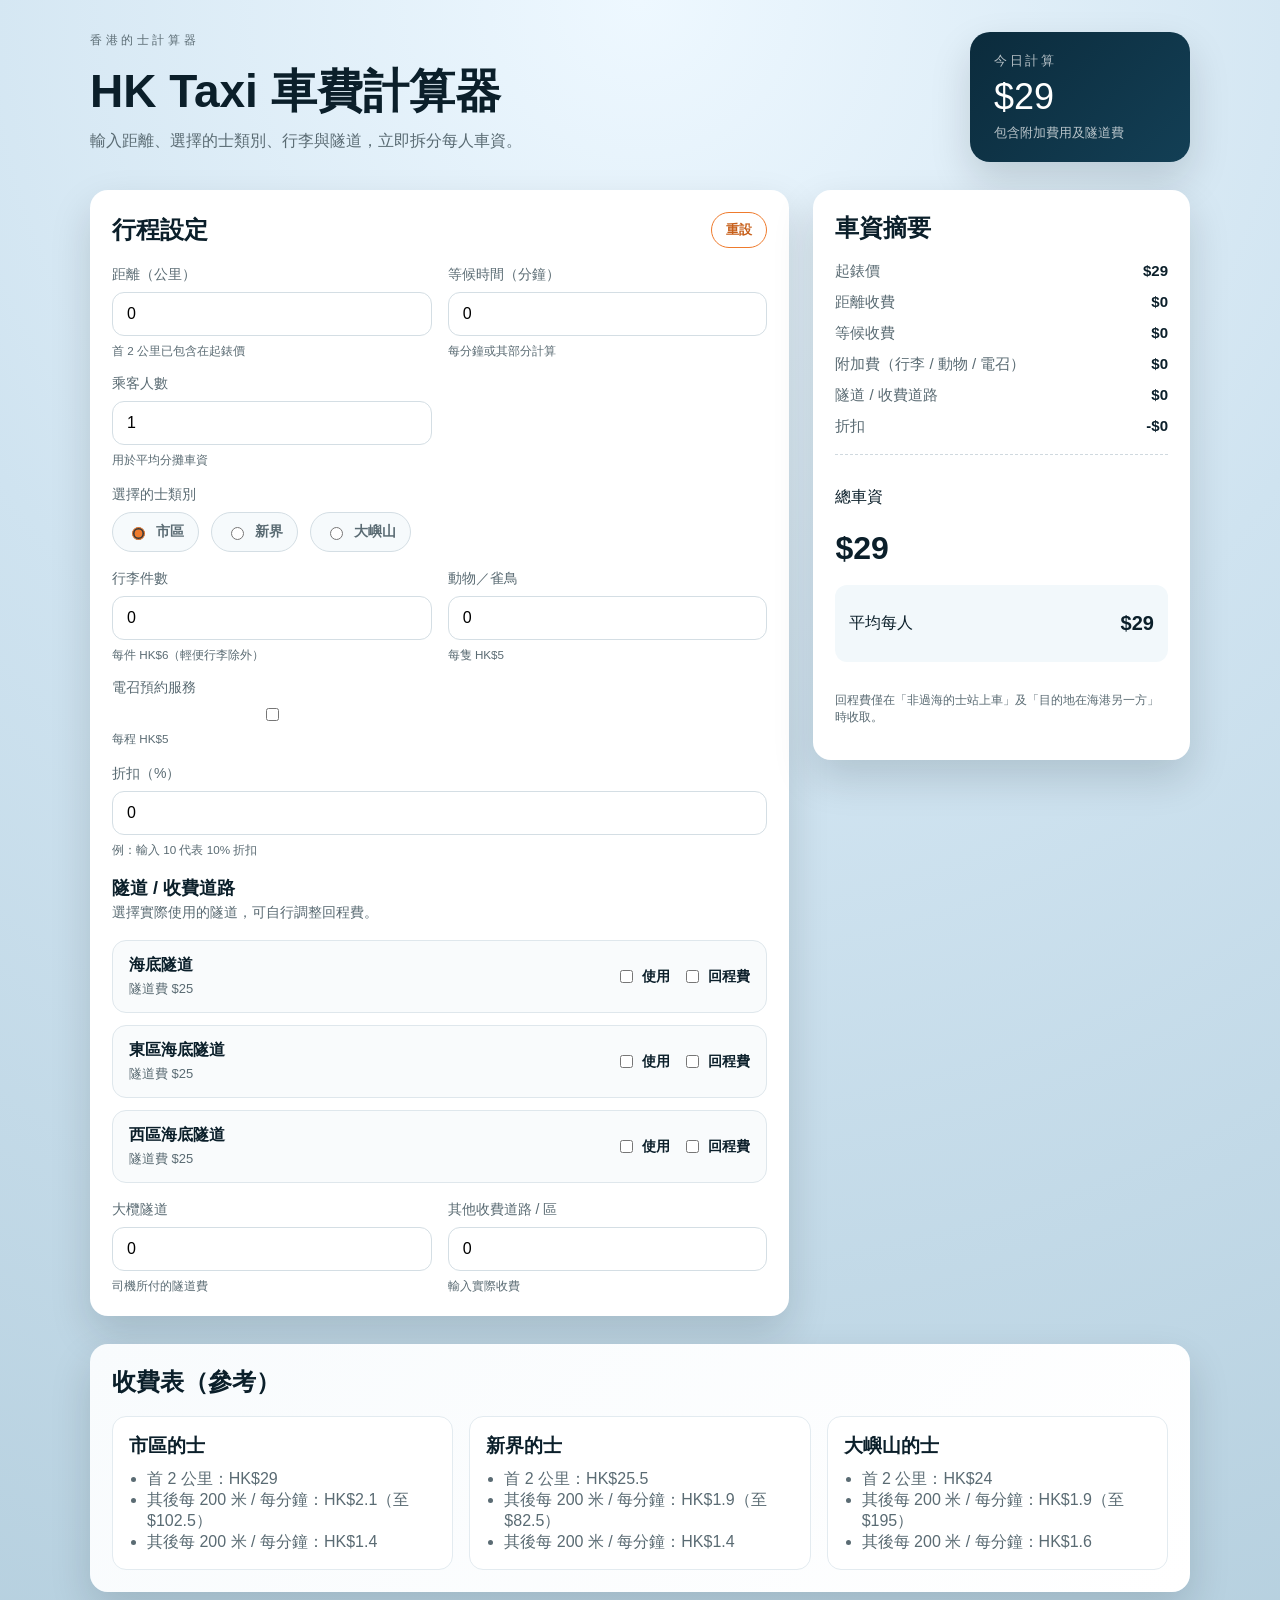
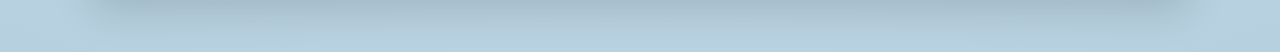
==== index.html @ a6123562 "Initial commit: HK taxi fare calculator" ====
<!doctype html>
<html lang="zh-HK">
  <head>
    <meta charset="utf-8" />
    <meta name="viewport" content="width=device-width, initial-scale=1" />
    <title>HK Taxi 車費計算器</title>
    <meta name="theme-color" content="#0b2b3c" />
    <meta name="apple-mobile-web-app-capable" content="yes" />
    <meta name="apple-mobile-web-app-status-bar-style" content="black-translucent" />
    <link rel="manifest" href="manifest.json" />
    <link rel="stylesheet" href="styles.css" />
  </head>
  <body>
    <main class="app">
      <header class="hero">
        <div class="hero-text">
          <p class="eyebrow">香港的士計算器</p>
          <h1>HK Taxi 車費計算器</h1>
          <p class="subtitle">輸入距離、選擇的士類別、行李與隧道，立即拆分每人車資。</p>
        </div>
        <div class="hero-card">
          <p class="hero-label">今日計算</p>
          <p class="hero-value" id="hero-total">$0</p>
          <p class="hero-note">包含附加費用及隧道費</p>
        </div>
      </header>

      <section class="layout">
        <form class="panel" id="fare-form">
          <div class="panel-header">
            <h2>行程設定</h2>
            <button type="button" id="reset" class="ghost-btn">重設</button>
          </div>

          <div class="field-grid">
            <label class="field">
              <span>距離（公里）</span>
              <input id="distance" type="number" inputmode="decimal" min="0" step="0.1" value="0" />
              <small>首 2 公里已包含在起錶價</small>
            </label>

            <label class="field">
              <span>等候時間（分鐘）</span>
              <input id="waiting" type="number" inputmode="decimal" min="0" step="1" value="0" />
              <small>每分鐘或其部分計算</small>
            </label>

            <label class="field">
              <span>乘客人數</span>
              <input id="passengers" type="number" inputmode="numeric" min="1" step="1" value="1" />
              <small>用於平均分攤車資</small>
            </label>
          </div>

          <div class="field">
            <span>選擇的士類別</span>
            <div class="pill-group" role="radiogroup">
              <label class="pill">
                <input type="radio" name="taxi-type" value="urban" checked />
                <span>市區</span>
              </label>
              <label class="pill">
                <input type="radio" name="taxi-type" value="nt" />
                <span>新界</span>
              </label>
              <label class="pill">
                <input type="radio" name="taxi-type" value="lantau" />
                <span>大嶼山</span>
              </label>
            </div>
          </div>

          <div class="field-grid">
            <label class="field">
              <span>行李件數</span>
              <input id="luggage" type="number" inputmode="numeric" min="0" step="1" value="0" />
              <small>每件 HK$6（輕便行李除外）</small>
            </label>

            <label class="field">
              <span>動物／雀鳥</span>
              <input id="animals" type="number" inputmode="numeric" min="0" step="1" value="0" />
              <small>每隻 HK$5</small>
            </label>

            <label class="field toggle">
              <span>電召預約服務</span>
              <input id="booking" type="checkbox" />
              <small>每程 HK$5</small>
            </label>
          </div>

          <div class="field-grid">
            <label class="field">
              <span>折扣（%）</span>
              <input id="discount" type="number" inputmode="decimal" min="0" step="1" value="0" />
              <small>例：輸入 10 代表 10% 折扣</small>
            </label>
          </div>

          <div class="section-title">
            <h3>隧道 / 收費道路</h3>
            <p>選擇實際使用的隧道，可自行調整回程費。</p>
          </div>

          <div class="tunnel-grid">
            <div class="tunnel-card">
              <div>
                <h4>海底隧道</h4>
                <p>隧道費 $25</p>
              </div>
              <div class="tunnel-actions">
                <label class="switch">
                  <input type="checkbox" class="tunnel-toggle" data-fee="25" />
                  <span>使用</span>
                </label>
                <label class="switch">
                  <input type="checkbox" class="return-toggle" data-return="25" />
                  <span>回程費</span>
                </label>
              </div>
            </div>
            <div class="tunnel-card">
              <div>
                <h4>東區海底隧道</h4>
                <p>隧道費 $25</p>
              </div>
              <div class="tunnel-actions">
                <label class="switch">
                  <input type="checkbox" class="tunnel-toggle" data-fee="25" />
                  <span>使用</span>
                </label>
                <label class="switch">
                  <input type="checkbox" class="return-toggle" data-return="25" />
                  <span>回程費</span>
                </label>
              </div>
            </div>
            <div class="tunnel-card">
              <div>
                <h4>西區海底隧道</h4>
                <p>隧道費 $25</p>
              </div>
              <div class="tunnel-actions">
                <label class="switch">
                  <input type="checkbox" class="tunnel-toggle" data-fee="25" />
                  <span>使用</span>
                </label>
                <label class="switch">
                  <input type="checkbox" class="return-toggle" data-return="25" />
                  <span>回程費</span>
                </label>
              </div>
            </div>
          </div>

          <div class="field-grid">
            <label class="field">
              <span>大欖隧道</span>
              <input id="lantau-tunnel" type="number" inputmode="decimal" min="0" step="1" value="0" />
              <small>司機所付的隧道費</small>
            </label>
            <label class="field">
              <span>其他收費道路 / 區</span>
              <input id="other-toll" type="number" inputmode="decimal" min="0" step="1" value="0" />
              <small>輸入實際收費</small>
            </label>
          </div>
        </form>

        <aside class="panel summary">
          <h2>車資摘要</h2>

          <div class="summary-grid">
            <div class="summary-row">
              <span>起錶價</span>
              <strong id="base-fare">$0</strong>
            </div>
            <div class="summary-row">
              <span>距離收費</span>
              <strong id="distance-fare">$0</strong>
            </div>
            <div class="summary-row">
              <span>等候收費</span>
              <strong id="waiting-fare">$0</strong>
            </div>
            <div class="summary-row">
              <span>附加費（行李 / 動物 / 電召）</span>
              <strong id="extras-fare">$0</strong>
            </div>
            <div class="summary-row">
              <span>隧道 / 收費道路</span>
              <strong id="toll-fare">$0</strong>
            </div>
            <div class="summary-row">
              <span>折扣</span>
              <strong id="discount-fare">$0</strong>
            </div>
          </div>

          <div class="total">
            <p>總車資</p>
            <h3 id="total">$0</h3>
          </div>

          <div class="split">
            <p>平均每人</p>
            <h4 id="per-person">$0</h4>
          </div>

          <div class="note">
            <p>回程費僅在「非過海的士站上車」及「目的地在海港另一方」時收取。</p>
          </div>
        </aside>
      </section>

      <section class="panel rates">
        <h2>收費表（參考）</h2>
        <div class="rate-grid">
          <div class="rate-card">
            <h3>市區的士</h3>
            <ul>
              <li>首 2 公里：HK$29</li>
              <li>其後每 200 米 / 每分鐘：HK$2.1（至 $102.5）</li>
              <li>其後每 200 米 / 每分鐘：HK$1.4</li>
            </ul>
          </div>
          <div class="rate-card">
            <h3>新界的士</h3>
            <ul>
              <li>首 2 公里：HK$25.5</li>
              <li>其後每 200 米 / 每分鐘：HK$1.9（至 $82.5）</li>
              <li>其後每 200 米 / 每分鐘：HK$1.4</li>
            </ul>
          </div>
          <div class="rate-card">
            <h3>大嶼山的士</h3>
            <ul>
              <li>首 2 公里：HK$24</li>
              <li>其後每 200 米 / 每分鐘：HK$1.9（至 $195）</li>
              <li>其後每 200 米 / 每分鐘：HK$1.6</li>
            </ul>
          </div>
        </div>
      </section>
    </main>

    <script src="app.js"></script>
  </body>
</html>
---- styles.css ----
:root {
  color-scheme: light;
  --ink: #0b1f2a;
  --muted: #5a6b73;
  --accent: #ef7b2d;
  --accent-dark: #c75f1a;
  --sea: #0b2b3c;
  --card: #ffffff;
  --soft: #f3f6f8;
  --shadow: 0 18px 40px rgba(7, 17, 24, 0.15);
  --radius: 18px;
  --font-title: "Space Grotesk", "Avenir Next", "PingFang HK", "Noto Sans TC", sans-serif;
  --font-body: "Manrope", "PingFang HK", "Noto Sans TC", sans-serif;
}

* {
  box-sizing: border-box;
}

body {
  margin: 0;
  min-height: 100vh;
  background: radial-gradient(circle at top, #eef8ff 0%, #cfe3f0 45%, #b6d0df 100%);
  color: var(--ink);
  font-family: var(--font-body);
  display: flex;
  justify-content: center;
  padding: 32px 18px 60px;
}

.app {
  width: min(1100px, 100%);
  display: grid;
  gap: 28px;
}

.hero {
  display: flex;
  justify-content: space-between;
  align-items: stretch;
  gap: 24px;
  flex-wrap: wrap;
}

.hero-text {
  max-width: 540px;
}

.eyebrow {
  text-transform: uppercase;
  letter-spacing: 0.3em;
  font-size: 12px;
  margin: 0 0 12px;
  color: var(--muted);
}

h1 {
  margin: 0 0 8px;
  font-family: var(--font-title);
  font-size: clamp(34px, 4vw, 46px);
}

.subtitle {
  margin: 0;
  color: var(--muted);
  font-size: 16px;
}

.hero-card {
  background: linear-gradient(135deg, var(--sea), #133f55);
  color: #fff;
  border-radius: 20px;
  padding: 20px 24px;
  min-width: 220px;
  box-shadow: var(--shadow);
  display: grid;
  align-content: center;
  gap: 6px;
}

.hero-label {
  margin: 0;
  font-size: 13px;
  letter-spacing: 0.2em;
  text-transform: uppercase;
  color: rgba(255, 255, 255, 0.7);
}

.hero-value {
  margin: 0;
  font-size: 36px;
  font-family: var(--font-title);
}

.hero-note {
  margin: 0;
  font-size: 13px;
  color: rgba(255, 255, 255, 0.7);
}

.layout {
  display: grid;
  grid-template-columns: minmax(0, 1.3fr) minmax(0, 0.7fr);
  gap: 24px;
}

.panel {
  background: var(--card);
  border-radius: var(--radius);
  padding: 22px;
  box-shadow: var(--shadow);
  display: grid;
  gap: 18px;
  animation: lift 0.6s ease both;
}

.panel-header {
  display: flex;
  align-items: center;
  justify-content: space-between;
  gap: 12px;
}

h2 {
  margin: 0;
  font-size: 24px;
}

.field-grid {
  display: grid;
  grid-template-columns: repeat(auto-fit, minmax(220px, 1fr));
  gap: 16px;
}

.field {
  display: grid;
  gap: 8px;
  font-size: 14px;
  color: var(--muted);
}

.field input[type="number"],
.field input[type="text"] {
  padding: 12px 14px;
  border-radius: 12px;
  border: 1px solid #d4dee4;
  font-size: 16px;
  font-family: var(--font-body);
}

.field input[type="number"]:focus,
.field input[type="text"]:focus {
  outline: 2px solid rgba(239, 123, 45, 0.3);
  border-color: var(--accent);
}

.field small {
  color: var(--muted);
}

.pill-group {
  display: flex;
  flex-wrap: wrap;
  gap: 12px;
}

.pill {
  display: inline-flex;
  align-items: center;
  gap: 8px;
  padding: 10px 14px;
  border-radius: 999px;
  border: 1px solid #d4dee4;
  cursor: pointer;
  font-weight: 600;
  background: #f6fafc;
}

.pill input {
  accent-color: var(--accent);
}

.toggle {
  align-content: center;
}

.section-title {
  display: grid;
  gap: 4px;
}

.section-title h3 {
  margin: 0;
  font-size: 18px;
}

.section-title p {
  margin: 0;
  color: var(--muted);
  font-size: 14px;
}

.tunnel-grid {
  display: grid;
  gap: 12px;
}

.tunnel-card {
  border-radius: 14px;
  padding: 14px 16px;
  border: 1px solid #dfe7ec;
  display: flex;
  align-items: center;
  justify-content: space-between;
  gap: 16px;
  background: #f9fbfc;
}

.tunnel-card h4 {
  margin: 0 0 4px;
}

.tunnel-card p {
  margin: 0;
  color: var(--muted);
  font-size: 13px;
}

.tunnel-actions {
  display: flex;
  gap: 12px;
  flex-wrap: wrap;
}

.switch {
  display: inline-flex;
  align-items: center;
  gap: 6px;
  font-size: 14px;
  font-weight: 600;
}

.switch input {
  accent-color: var(--accent);
}

.ghost-btn {
  border: 1px solid var(--accent);
  background: transparent;
  color: var(--accent-dark);
  padding: 8px 14px;
  border-radius: 999px;
  cursor: pointer;
  font-weight: 600;
}

.summary {
  position: sticky;
  top: 24px;
  align-self: start;
}

.summary-grid {
  display: grid;
  gap: 12px;
}

.summary-row {
  display: flex;
  justify-content: space-between;
  font-size: 15px;
  color: var(--muted);
}

.summary-row strong {
  color: var(--ink);
}

.total {
  border-top: 1px dashed #d0d9df;
  padding-top: 16px;
  display: grid;
  gap: 6px;
}

.total h3 {
  margin: 0;
  font-size: 32px;
  font-family: var(--font-title);
}

.split {
  background: #f2f8fb;
  padding: 12px 14px;
  border-radius: 12px;
  display: flex;
  justify-content: space-between;
  align-items: center;
}

.split h4 {
  margin: 0;
  font-size: 20px;
}

.note {
  font-size: 12px;
  color: var(--muted);
}

.rates {
  background: linear-gradient(135deg, #f8fbfd, #ffffff);
}

.rate-grid {
  display: grid;
  grid-template-columns: repeat(auto-fit, minmax(240px, 1fr));
  gap: 16px;
}

.rate-card {
  border-radius: 14px;
  padding: 16px;
  border: 1px solid #e3ebf0;
  background: #fff;
}

.rate-card h3 {
  margin: 0 0 10px;
}

.rate-card ul {
  margin: 0;
  padding-left: 18px;
  color: var(--muted);
}

@keyframes lift {
  from {
    transform: translateY(12px);
    opacity: 0;
  }
  to {
    transform: translateY(0);
    opacity: 1;
  }
}

@media (max-width: 900px) {
  .layout {
    grid-template-columns: 1fr;
  }

  .summary {
    position: static;
  }
}
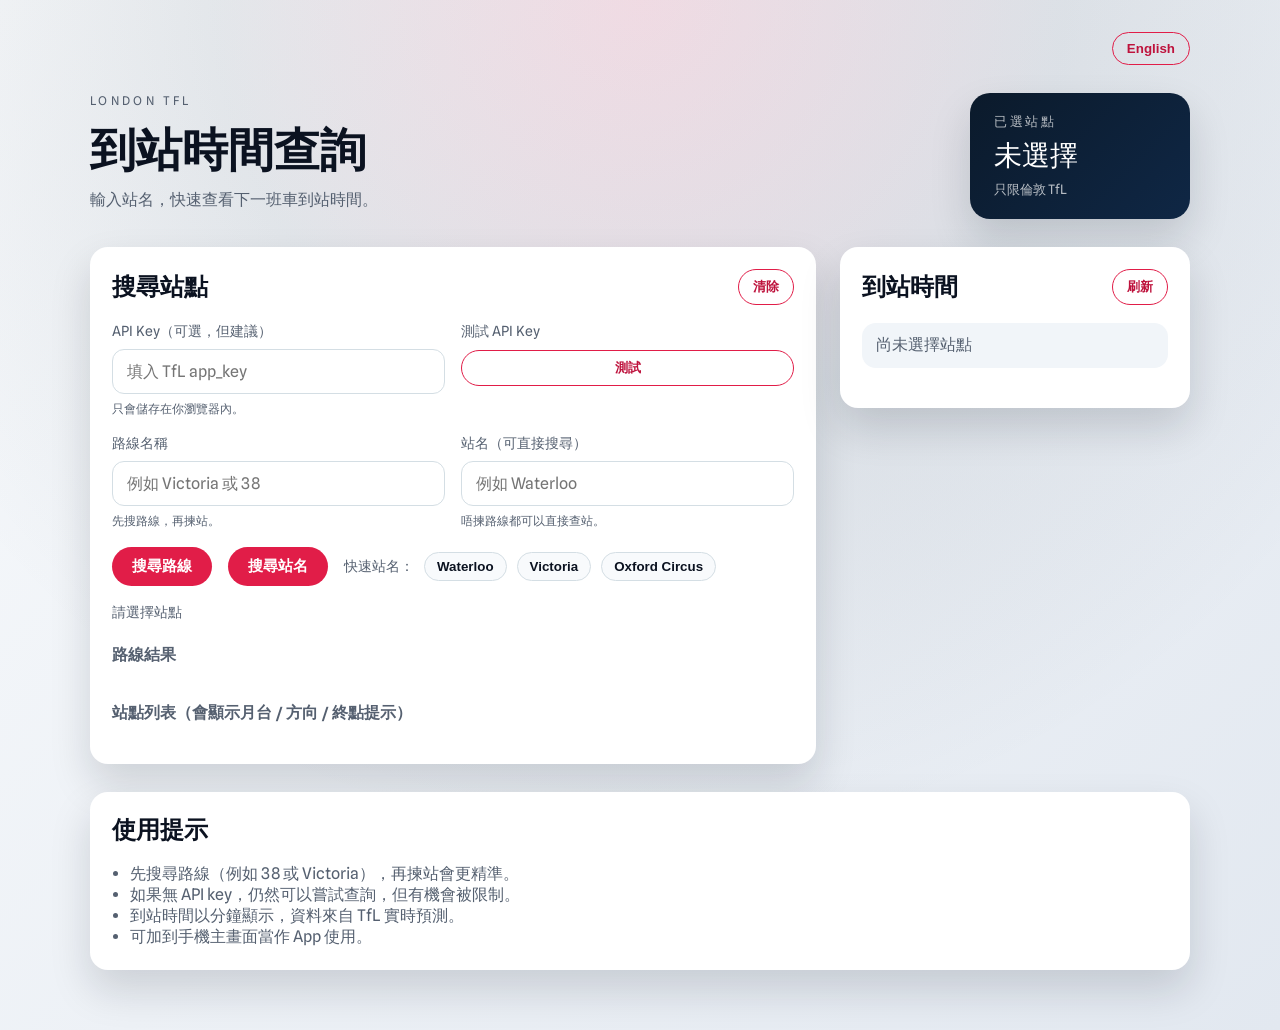
==== commit 478689a8: "Update TfL arrivals web app" ====
--- a/index.html
+++ b/index.html
@@ -3,8 +3,8 @@
   <head>
     <meta charset="utf-8" />
     <meta name="viewport" content="width=device-width, initial-scale=1" />
-    <title>HK Taxi 車費計算器</title>
-    <meta name="theme-color" content="#0b2b3c" />
+    <title>London TfL 到站時間</title>
+    <meta name="theme-color" content="#0b1a2b" />
     <meta name="apple-mobile-web-app-capable" content="yes" />
     <meta name="apple-mobile-web-app-status-bar-style" content="black-translucent" />
     <link rel="manifest" href="manifest.json" />
@@ -12,236 +12,95 @@
   </head>
   <body>
     <main class="app">
+      <div class="topbar">
+        <button type="button" class="ghost-btn" id="lang-toggle">English</button>
+      </div>
       <header class="hero">
         <div class="hero-text">
-          <p class="eyebrow">香港的士計算器</p>
-          <h1>HK Taxi 車費計算器</h1>
-          <p class="subtitle">輸入距離、選擇的士類別、行李與隧道，立即拆分每人車資。</p>
+          <p class="eyebrow" data-i18n="eyebrow">London TfL</p>
+          <h1 data-i18n="title">到站時間查詢</h1>
+          <p class="subtitle" data-i18n="subtitle">輸入站名，快速查看下一班車到站時間。</p>
         </div>
         <div class="hero-card">
-          <p class="hero-label">今日計算</p>
-          <p class="hero-value" id="hero-total">$0</p>
-          <p class="hero-note">包含附加費用及隧道費</p>
+          <p class="hero-label" data-i18n="heroLabel">已選站點</p>
+          <p class="hero-value" id="hero-stop">未選擇</p>
+          <p class="hero-note" data-i18n="heroNote">只限倫敦 TfL</p>
         </div>
       </header>
 
       <section class="layout">
-        <form class="panel" id="fare-form">
+        <section class="panel">
           <div class="panel-header">
-            <h2>行程設定</h2>
-            <button type="button" id="reset" class="ghost-btn">重設</button>
+            <h2 data-i18n="searchTitle">搜尋站點</h2>
+            <button type="button" id="clear" class="ghost-btn" data-i18n="clear">清除</button>
           </div>
 
           <div class="field-grid">
             <label class="field">
-              <span>距離（公里）</span>
-              <input id="distance" type="number" inputmode="decimal" min="0" step="0.1" value="0" />
-              <small>首 2 公里已包含在起錶價</small>
+              <span data-i18n="apiLabel">API Key（可選，但建議）</span>
+              <input id="api-key" type="text" placeholder="填入 TfL app_key" data-i18n-placeholder="apiPlaceholder" />
+              <small data-i18n="apiHint">只會儲存在你瀏覽器內。</small>
             </label>
-
-            <label class="field">
-              <span>等候時間（分鐘）</span>
-              <input id="waiting" type="number" inputmode="decimal" min="0" step="1" value="0" />
-              <small>每分鐘或其部分計算</small>
-            </label>
-
-            <label class="field">
-              <span>乘客人數</span>
-              <input id="passengers" type="number" inputmode="numeric" min="1" step="1" value="1" />
-              <small>用於平均分攤車資</small>
-            </label>
-          </div>
-
-          <div class="field">
-            <span>選擇的士類別</span>
-            <div class="pill-group" role="radiogroup">
-              <label class="pill">
-                <input type="radio" name="taxi-type" value="urban" checked />
-                <span>市區</span>
-              </label>
-              <label class="pill">
-                <input type="radio" name="taxi-type" value="nt" />
-                <span>新界</span>
-              </label>
-              <label class="pill">
-                <input type="radio" name="taxi-type" value="lantau" />
-                <span>大嶼山</span>
-              </label>
+            <div class="field">
+              <span data-i18n="apiTestLabel">測試 API Key</span>
+              <button class="ghost-btn" id="test-key" data-i18n="apiTestButton">測試</button>
+              <small id="api-test-result" class="status"></small>
             </div>
           </div>
 
           <div class="field-grid">
             <label class="field">
-              <span>行李件數</span>
-              <input id="luggage" type="number" inputmode="numeric" min="0" step="1" value="0" />
-              <small>每件 HK$6（輕便行李除外）</small>
+              <span data-i18n="routeLabel">路線名稱</span>
+              <input id="route-query" type="text" placeholder="例如 Victoria 或 38" data-i18n-placeholder="routePlaceholder" />
+              <small data-i18n="routeHint">先搜路線，再揀站。</small>
+              <div class="suggestions" id="route-suggestions"></div>
             </label>
-
             <label class="field">
-              <span>動物／雀鳥</span>
-              <input id="animals" type="number" inputmode="numeric" min="0" step="1" value="0" />
-              <small>每隻 HK$5</small>
-            </label>
-
-            <label class="field toggle">
-              <span>電召預約服務</span>
-              <input id="booking" type="checkbox" />
-              <small>每程 HK$5</small>
+              <span data-i18n="stopLabel">站名（可直接搜尋）</span>
+              <input id="stop-query" type="text" placeholder="例如 Waterloo" data-i18n-placeholder="stopPlaceholder" />
+              <small data-i18n="stopHint">唔揀路線都可以直接查站。</small>
+              <div class="suggestions" id="stop-suggestions"></div>
             </label>
           </div>
 
-          <div class="field-grid">
-            <label class="field">
-              <span>折扣（%）</span>
-              <input id="discount" type="number" inputmode="decimal" min="0" step="1" value="0" />
-              <small>例：輸入 10 代表 10% 折扣</small>
-            </label>
-          </div>
-
-          <div class="section-title">
-            <h3>隧道 / 收費道路</h3>
-            <p>選擇實際使用的隧道，可自行調整回程費。</p>
-          </div>
-
-          <div class="tunnel-grid">
-            <div class="tunnel-card">
-              <div>
-                <h4>海底隧道</h4>
-                <p>隧道費 $25</p>
-              </div>
-              <div class="tunnel-actions">
-                <label class="switch">
-                  <input type="checkbox" class="tunnel-toggle" data-fee="25" />
-                  <span>使用</span>
-                </label>
-                <label class="switch">
-                  <input type="checkbox" class="return-toggle" data-return="25" />
-                  <span>回程費</span>
-                </label>
-              </div>
-            </div>
-            <div class="tunnel-card">
-              <div>
-                <h4>東區海底隧道</h4>
-                <p>隧道費 $25</p>
-              </div>
-              <div class="tunnel-actions">
-                <label class="switch">
-                  <input type="checkbox" class="tunnel-toggle" data-fee="25" />
-                  <span>使用</span>
-                </label>
-                <label class="switch">
-                  <input type="checkbox" class="return-toggle" data-return="25" />
-                  <span>回程費</span>
-                </label>
-              </div>
-            </div>
-            <div class="tunnel-card">
-              <div>
-                <h4>西區海底隧道</h4>
-                <p>隧道費 $25</p>
-              </div>
-              <div class="tunnel-actions">
-                <label class="switch">
-                  <input type="checkbox" class="tunnel-toggle" data-fee="25" />
-                  <span>使用</span>
-                </label>
-                <label class="switch">
-                  <input type="checkbox" class="return-toggle" data-return="25" />
-                  <span>回程費</span>
-                </label>
-              </div>
+          <div class="actions">
+            <button class="primary-btn" id="route-search" data-i18n="routeSearch">搜尋路線</button>
+            <button class="primary-btn" id="search" data-i18n="stopSearch">搜尋站名</button>
+            <div class="quick">
+              <span data-i18n="quickLabel">快速站名：</span>
+              <button class="chip" data-query="Waterloo">Waterloo</button>
+              <button class="chip" data-query="Victoria">Victoria</button>
+              <button class="chip" data-query="Oxford Circus">Oxford Circus</button>
             </div>
           </div>
 
-          <div class="field-grid">
-            <label class="field">
-              <span>大欖隧道</span>
-              <input id="lantau-tunnel" type="number" inputmode="decimal" min="0" step="1" value="0" />
-              <small>司機所付的隧道費</small>
-            </label>
-            <label class="field">
-              <span>其他收費道路 / 區</span>
-              <input id="other-toll" type="number" inputmode="decimal" min="0" step="1" value="0" />
-              <small>輸入實際收費</small>
-            </label>
-          </div>
-        </form>
+          <div class="status" id="status"></div>
+
+          <h3 class="section-title" data-i18n="routeResults">路線結果</h3>
+          <div class="list" id="route-list"></div>
+
+          <h3 class="section-title" data-i18n="stopResults">站點列表（會顯示月台 / 方向 / 終點提示）</h3>
+          <div class="list" id="stop-list"></div>
+        </section>
 
         <aside class="panel summary">
-          <h2>車資摘要</h2>
-
-          <div class="summary-grid">
-            <div class="summary-row">
-              <span>起錶價</span>
-              <strong id="base-fare">$0</strong>
-            </div>
-            <div class="summary-row">
-              <span>距離收費</span>
-              <strong id="distance-fare">$0</strong>
-            </div>
-            <div class="summary-row">
-              <span>等候收費</span>
-              <strong id="waiting-fare">$0</strong>
-            </div>
-            <div class="summary-row">
-              <span>附加費（行李 / 動物 / 電召）</span>
-              <strong id="extras-fare">$0</strong>
-            </div>
-            <div class="summary-row">
-              <span>隧道 / 收費道路</span>
-              <strong id="toll-fare">$0</strong>
-            </div>
-            <div class="summary-row">
-              <span>折扣</span>
-              <strong id="discount-fare">$0</strong>
-            </div>
+          <div class="panel-header">
+            <h2 data-i18n="arrivalsTitle">到站時間</h2>
+            <button type="button" id="refresh" class="ghost-btn" data-i18n="refresh">刷新</button>
           </div>
-
-          <div class="total">
-            <p>總車資</p>
-            <h3 id="total">$0</h3>
-          </div>
-
-          <div class="split">
-            <p>平均每人</p>
-            <h4 id="per-person">$0</h4>
-          </div>
-
-          <div class="note">
-            <p>回程費僅在「非過海的士站上車」及「目的地在海港另一方」時收取。</p>
-          </div>
+          <div class="selected" id="selected-stop" data-i18n="noStopSelected">尚未選擇站點</div>
+          <div class="arrivals" id="arrival-list"></div>
         </aside>
       </section>
 
-      <section class="panel rates">
-        <h2>收費表（參考）</h2>
-        <div class="rate-grid">
-          <div class="rate-card">
-            <h3>市區的士</h3>
-            <ul>
-              <li>首 2 公里：HK$29</li>
-              <li>其後每 200 米 / 每分鐘：HK$2.1（至 $102.5）</li>
-              <li>其後每 200 米 / 每分鐘：HK$1.4</li>
-            </ul>
-          </div>
-          <div class="rate-card">
-            <h3>新界的士</h3>
-            <ul>
-              <li>首 2 公里：HK$25.5</li>
-              <li>其後每 200 米 / 每分鐘：HK$1.9（至 $82.5）</li>
-              <li>其後每 200 米 / 每分鐘：HK$1.4</li>
-            </ul>
-          </div>
-          <div class="rate-card">
-            <h3>大嶼山的士</h3>
-            <ul>
-              <li>首 2 公里：HK$24</li>
-              <li>其後每 200 米 / 每分鐘：HK$1.9（至 $195）</li>
-              <li>其後每 200 米 / 每分鐘：HK$1.6</li>
-            </ul>
-          </div>
-        </div>
+      <section class="panel tips">
+        <h2 data-i18n="tipsTitle">使用提示</h2>
+        <ul>
+          <li data-i18n="tip1">先搜尋路線（例如 38 或 Victoria），再揀站會更精準。</li>
+          <li data-i18n="tip2">如果無 API key，仍然可以嘗試查詢，但有機會被限制。</li>
+          <li data-i18n="tip3">到站時間以分鐘顯示，資料來自 TfL 實時預測。</li>
+          <li data-i18n="tip4">可加到手機主畫面當作 App 使用。</li>
+        </ul>
       </section>
     </main>
 
--- a/styles.css
+++ b/styles.css
@@ -1,16 +1,18 @@
+@import url("https://fonts.googleapis.com/css2?family=Space+Grotesk:wght@400;600;700&family=Spline+Sans:wght@400;500;600&display=swap");
+
 :root {
   color-scheme: light;
-  --ink: #0b1f2a;
-  --muted: #5a6b73;
-  --accent: #ef7b2d;
-  --accent-dark: #c75f1a;
-  --sea: #0b2b3c;
+  --ink: #0b1220;
+  --muted: #556070;
+  --accent: #e11d48;
+  --accent-dark: #be123c;
+  --blue: #0b1a2b;
   --card: #ffffff;
-  --soft: #f3f6f8;
-  --shadow: 0 18px 40px rgba(7, 17, 24, 0.15);
+  --soft: #f1f5f9;
+  --shadow: 0 20px 40px rgba(11, 18, 32, 0.15);
   --radius: 18px;
   --font-title: "Space Grotesk", "Avenir Next", "PingFang HK", "Noto Sans TC", sans-serif;
-  --font-body: "Manrope", "PingFang HK", "Noto Sans TC", sans-serif;
+  --font-body: "Spline Sans", "PingFang HK", "Noto Sans TC", sans-serif;
 }
 
 * {
@@ -20,7 +22,9 @@
 body {
   margin: 0;
   min-height: 100vh;
-  background: radial-gradient(circle at top, #eef8ff 0%, #cfe3f0 45%, #b6d0df 100%);
+  background:
+    radial-gradient(circle at top, rgba(225, 29, 72, 0.12) 0%, rgba(11, 26, 43, 0.08) 35%, transparent 70%),
+    linear-gradient(135deg, #f8fafc 0%, #e2e8f0 100%);
   color: var(--ink);
   font-family: var(--font-body);
   display: flex;
@@ -32,6 +36,11 @@
   width: min(1100px, 100%);
   display: grid;
   gap: 28px;
+}
+
+.topbar {
+  display: flex;
+  justify-content: flex-end;
 }
 
 .hero {
@@ -48,7 +57,7 @@
 
 .eyebrow {
   text-transform: uppercase;
-  letter-spacing: 0.3em;
+  letter-spacing: 0.28em;
   font-size: 12px;
   margin: 0 0 12px;
   color: var(--muted);
@@ -67,7 +76,7 @@
 }
 
 .hero-card {
-  background: linear-gradient(135deg, var(--sea), #133f55);
+  background: linear-gradient(135deg, var(--blue), #0f2745);
   color: #fff;
   border-radius: 20px;
   padding: 20px 24px;
@@ -88,7 +97,7 @@
 
 .hero-value {
   margin: 0;
-  font-size: 36px;
+  font-size: 28px;
   font-family: var(--font-title);
 }
 
@@ -100,8 +109,9 @@
 
 .layout {
   display: grid;
-  grid-template-columns: minmax(0, 1.3fr) minmax(0, 0.7fr);
+  grid-template-columns: minmax(0, 1.35fr) minmax(0, 0.65fr);
   gap: 24px;
+  align-items: start;
 }
 
 .panel {
@@ -124,6 +134,7 @@
 h2 {
   margin: 0;
   font-size: 24px;
+  font-family: var(--font-title);
 }
 
 .field-grid {
@@ -137,9 +148,9 @@
   gap: 8px;
   font-size: 14px;
   color: var(--muted);
-}
-
-.field input[type="number"],
+  position: relative;
+}
+
 .field input[type="text"] {
   padding: 12px 14px;
   border-radius: 12px;
@@ -148,9 +159,8 @@
   font-family: var(--font-body);
 }
 
-.field input[type="number"]:focus,
 .field input[type="text"]:focus {
-  outline: 2px solid rgba(239, 123, 45, 0.3);
+  outline: 2px solid rgba(225, 29, 72, 0.25);
   border-color: var(--accent);
 }
 
@@ -158,90 +168,264 @@
   color: var(--muted);
 }
 
-.pill-group {
+.suggestions {
+  display: none;
+  position: absolute;
+  top: calc(100% + 6px);
+  left: 0;
+  right: 0;
+  background: #fff;
+  border: 1px solid #e2e8f0;
+  border-radius: 12px;
+  box-shadow: 0 14px 30px rgba(15, 23, 42, 0.12);
+  z-index: 10;
+  max-height: 240px;
+  overflow-y: auto;
+}
+
+.suggestions.visible {
+  display: grid;
+  gap: 6px;
+  padding: 8px;
+}
+
+.suggestion-item {
+  padding: 10px 12px;
+  border-radius: 10px;
+  cursor: pointer;
+  border: 1px solid transparent;
+  display: grid;
+  gap: 4px;
+  position: relative;
+  overflow: hidden;
+}
+
+.suggestion-item:hover {
+  background: #f8fafc;
+  border-color: #e2e8f0;
+}
+
+.suggestion-item::before {
+  content: "";
+  position: absolute;
+  left: 0;
+  top: 0;
+  bottom: 0;
+  width: 6px;
+  background: var(--line-color, #cbd5e1);
+}
+
+.suggestion-item.active {
+  background: #f8fafc;
+  border-color: #e2e8f0;
+}
+
+.suggestion-name {
+  font-weight: 700;
+  color: var(--ink);
+}
+
+.suggestion-meta {
+  color: var(--muted);
+  font-size: 12px;
+}
+
+.suggestion-group {
+  font-size: 11px;
+  font-weight: 700;
+  letter-spacing: 0.08em;
+  text-transform: uppercase;
+  color: var(--muted);
+  padding: 6px 8px 2px;
+}
+
+.actions {
   display: flex;
   flex-wrap: wrap;
-  gap: 12px;
-}
-
-.pill {
-  display: inline-flex;
+  gap: 16px;
   align-items: center;
-  gap: 8px;
-  padding: 10px 14px;
+}
+
+.primary-btn {
+  border: none;
+  background: var(--accent);
+  color: #fff;
+  padding: 10px 20px;
   border-radius: 999px;
+  font-weight: 700;
+  cursor: pointer;
+  font-size: 15px;
+}
+
+.primary-btn:hover {
+  background: var(--accent-dark);
+}
+
+.quick {
+  display: flex;
+  flex-wrap: wrap;
+  gap: 10px;
+  align-items: center;
+  color: var(--muted);
+  font-size: 14px;
+}
+
+.chip {
   border: 1px solid #d4dee4;
+  background: #f8fafc;
+  color: var(--ink);
+  padding: 6px 12px;
+  border-radius: 999px;
   cursor: pointer;
   font-weight: 600;
-  background: #f6fafc;
-}
-
-.pill input {
-  accent-color: var(--accent);
-}
-
-.toggle {
-  align-content: center;
+}
+
+.list {
+  display: grid;
+  gap: 12px;
 }
 
 .section-title {
-  display: grid;
-  gap: 4px;
-}
-
-.section-title h3 {
-  margin: 0;
-  font-size: 18px;
-}
-
-.section-title p {
-  margin: 0;
-  color: var(--muted);
-  font-size: 14px;
-}
-
-.tunnel-grid {
-  display: grid;
-  gap: 12px;
-}
-
-.tunnel-card {
+  margin: 0;
+  font-size: 16px;
+  font-family: var(--font-title);
+  color: var(--muted);
+}
+
+.stop-card {
   border-radius: 14px;
   padding: 14px 16px;
-  border: 1px solid #dfe7ec;
+  border: 1px solid #e2e8f0;
+  display: flex;
+  flex-direction: column;
+  gap: 6px;
+  background: #f8fafc;
+  cursor: pointer;
+  transition: transform 0.15s ease, border-color 0.15s ease;
+  position: relative;
+  overflow: hidden;
+}
+
+.stop-card:hover {
+  transform: translateY(-2px);
+  border-color: var(--accent);
+}
+
+.stop-card::before {
+  content: "";
+  position: absolute;
+  left: 0;
+  top: 0;
+  bottom: 0;
+  width: 6px;
+  background: var(--line-color, #cbd5e1);
+}
+
+.stop-name {
+  margin: 0;
+  font-weight: 700;
+  font-size: 16px;
+}
+
+.stop-meta {
+  margin: 0;
+  color: var(--muted);
+  font-size: 13px;
+}
+
+.line-card .stop-name {
+  font-size: 15px;
+}
+
+.status {
+  color: var(--muted);
+  font-size: 14px;
+  min-height: 22px;
+}
+
+.status.error {
+  color: #dc2626;
+}
+
+.summary {
+  position: sticky;
+  top: 24px;
+  align-self: start;
+}
+
+.selected {
+  background: var(--soft);
+  border-radius: 14px;
+  padding: 12px 14px;
+  color: var(--muted);
+}
+
+.arrivals {
+  display: grid;
+  gap: 12px;
+}
+
+.arrival-row {
+  border-radius: 14px;
+  padding: 12px 14px;
+  border: 1px solid #e2e8f0;
+  display: grid;
+  gap: 6px;
+  background: #fff;
+  position: relative;
+  overflow: hidden;
+}
+
+.arrival-row::before {
+  content: "";
+  position: absolute;
+  left: 0;
+  top: 0;
+  bottom: 0;
+  width: 6px;
+  background: var(--line-color, #cbd5e1);
+}
+
+.arrival-line {
   display: flex;
   align-items: center;
-  justify-content: space-between;
-  gap: 16px;
-  background: #f9fbfc;
-}
-
-.tunnel-card h4 {
-  margin: 0 0 4px;
-}
-
-.tunnel-card p {
-  margin: 0;
+  gap: 10px;
+  font-weight: 700;
+  flex-wrap: wrap;
+}
+
+.badge {
+  background: rgba(225, 29, 72, 0.12);
+  color: var(--accent);
+  padding: 4px 10px;
+  border-radius: 999px;
+  font-size: 12px;
+  font-weight: 700;
+}
+
+.line-badge {
+  background: var(--line-color, #cbd5e1);
+  color: #fff;
+  padding: 4px 10px;
+  border-radius: 999px;
+  font-size: 12px;
+  font-weight: 700;
+  text-transform: capitalize;
+}
+
+.line-badge-light {
+  background: #ffffff;
+  color: #0b1220;
+  border: 1px solid #0b1220;
+}
+
+.arrival-dest {
+  color: var(--ink);
+}
+
+.arrival-meta {
   color: var(--muted);
   font-size: 13px;
-}
-
-.tunnel-actions {
-  display: flex;
-  gap: 12px;
-  flex-wrap: wrap;
-}
-
-.switch {
-  display: inline-flex;
-  align-items: center;
-  gap: 6px;
-  font-size: 14px;
-  font-weight: 600;
-}
-
-.switch input {
-  accent-color: var(--accent);
 }
 
 .ghost-btn {
@@ -254,82 +438,7 @@
   font-weight: 600;
 }
 
-.summary {
-  position: sticky;
-  top: 24px;
-  align-self: start;
-}
-
-.summary-grid {
-  display: grid;
-  gap: 12px;
-}
-
-.summary-row {
-  display: flex;
-  justify-content: space-between;
-  font-size: 15px;
-  color: var(--muted);
-}
-
-.summary-row strong {
-  color: var(--ink);
-}
-
-.total {
-  border-top: 1px dashed #d0d9df;
-  padding-top: 16px;
-  display: grid;
-  gap: 6px;
-}
-
-.total h3 {
-  margin: 0;
-  font-size: 32px;
-  font-family: var(--font-title);
-}
-
-.split {
-  background: #f2f8fb;
-  padding: 12px 14px;
-  border-radius: 12px;
-  display: flex;
-  justify-content: space-between;
-  align-items: center;
-}
-
-.split h4 {
-  margin: 0;
-  font-size: 20px;
-}
-
-.note {
-  font-size: 12px;
-  color: var(--muted);
-}
-
-.rates {
-  background: linear-gradient(135deg, #f8fbfd, #ffffff);
-}
-
-.rate-grid {
-  display: grid;
-  grid-template-columns: repeat(auto-fit, minmax(240px, 1fr));
-  gap: 16px;
-}
-
-.rate-card {
-  border-radius: 14px;
-  padding: 16px;
-  border: 1px solid #e3ebf0;
-  background: #fff;
-}
-
-.rate-card h3 {
-  margin: 0 0 10px;
-}
-
-.rate-card ul {
+.tips ul {
   margin: 0;
   padding-left: 18px;
   color: var(--muted);
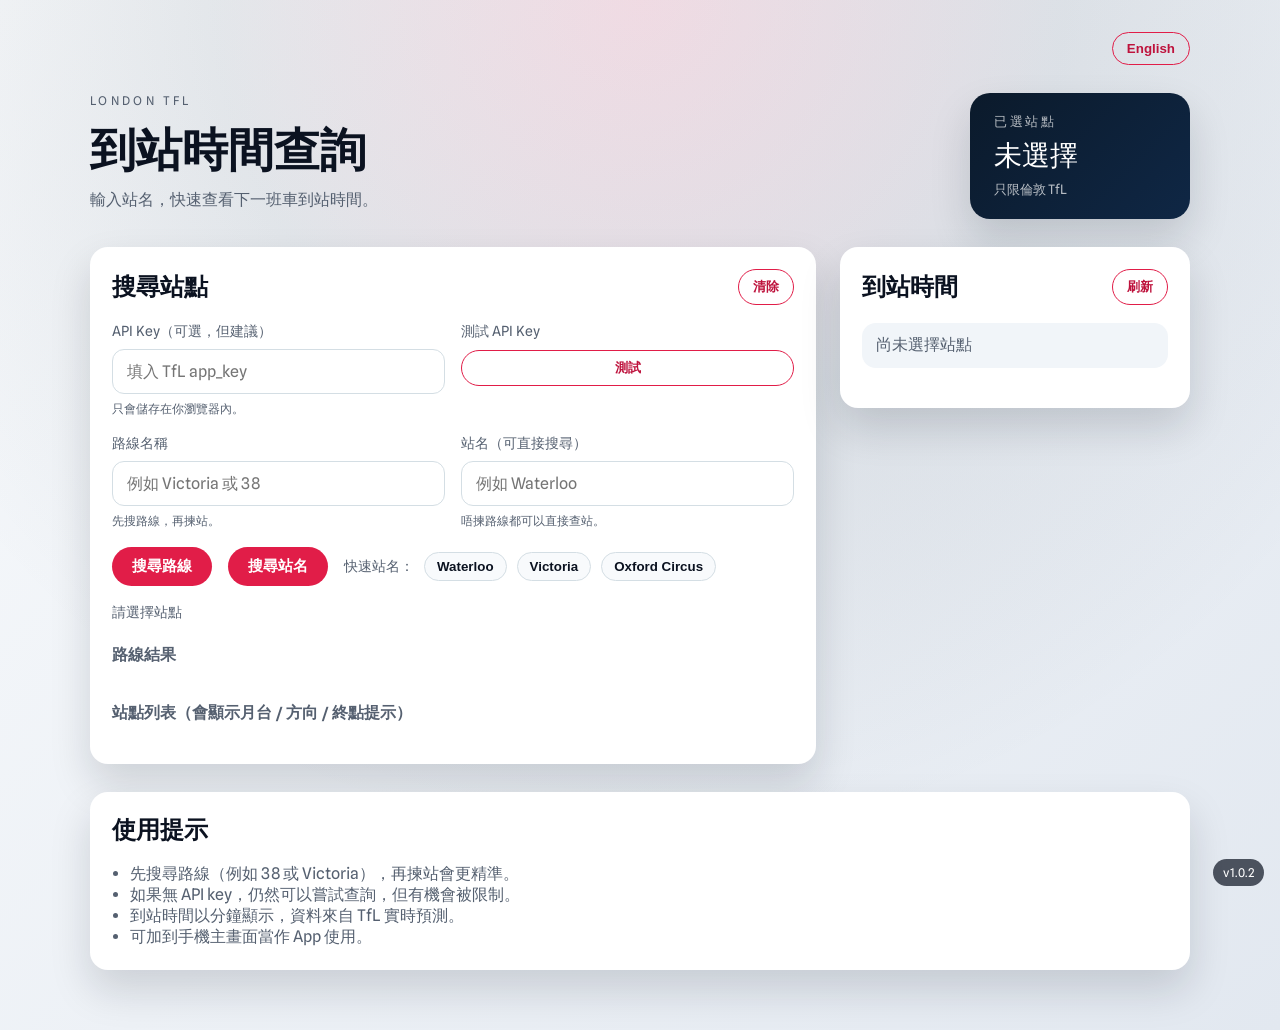
==== commit 33cb398a: "Bump version to v1.0.2" ====
--- a/index.html
+++ b/index.html
@@ -105,5 +105,6 @@
     </main>
 
     <script src="app.js"></script>
+    <div class="version" id="app-version">v1.0.2</div>
   </body>
 </html>
--- a/styles.css
+++ b/styles.css
@@ -444,6 +444,19 @@
   color: var(--muted);
 }
 
+.version {
+  position: fixed;
+  right: 16px;
+  bottom: 14px;
+  padding: 6px 10px;
+  background: rgba(11, 18, 32, 0.7);
+  color: #fff;
+  border-radius: 999px;
+  font-size: 12px;
+  letter-spacing: 0.04em;
+  z-index: 20;
+}
+
 @keyframes lift {
   from {
     transform: translateY(12px);
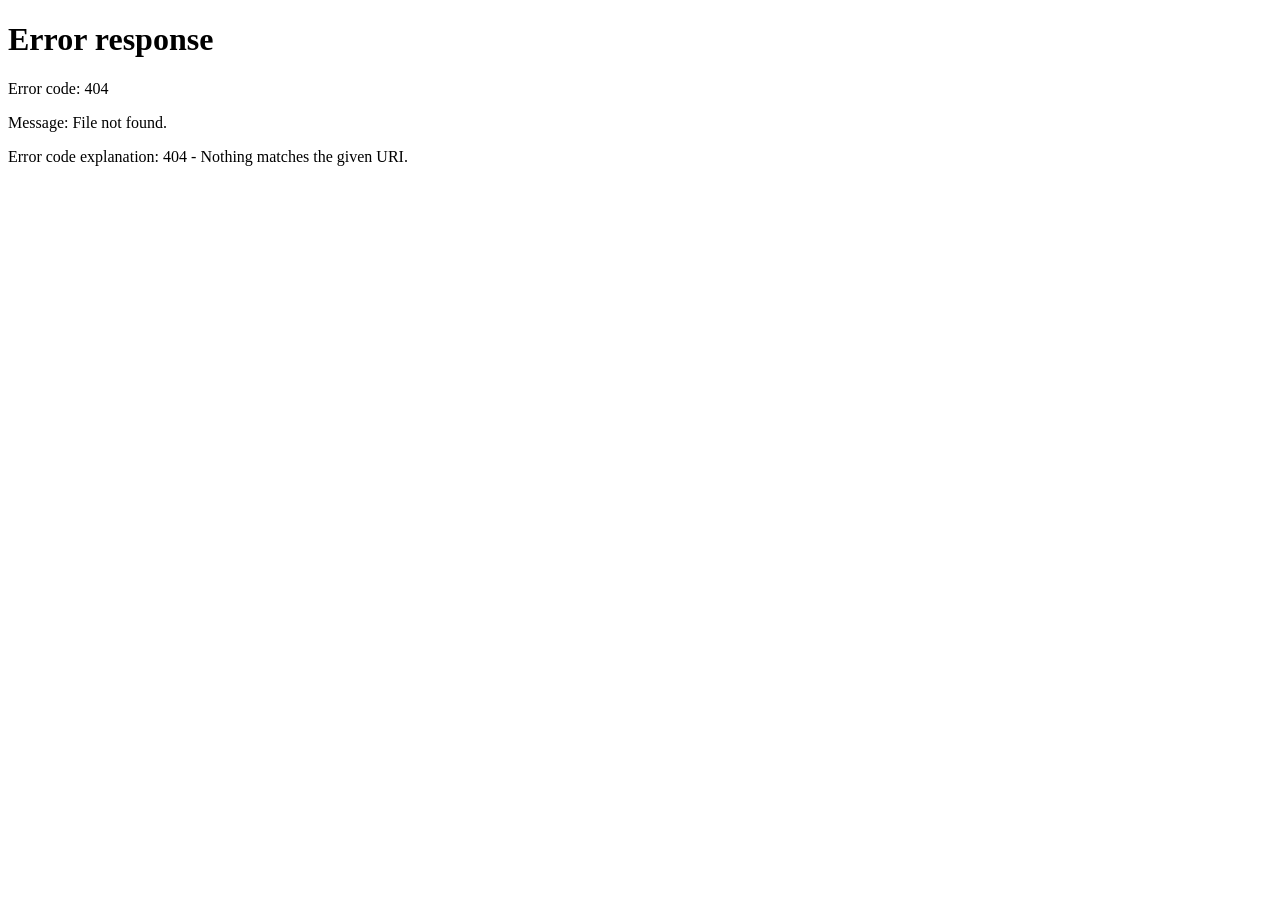
==== commit 9c2d9a7d: "Redirect root page to TFL-app for GitHub Pages" ====
--- a/index.html
+++ b/index.html
@@ -1,110 +1,29 @@
 <!doctype html>
-<html lang="zh-HK">
+<html lang="en">
   <head>
     <meta charset="utf-8" />
     <meta name="viewport" content="width=device-width, initial-scale=1" />
-    <title>London TfL 到站時間</title>
-    <meta name="theme-color" content="#0b1a2b" />
-    <meta name="apple-mobile-web-app-capable" content="yes" />
-    <meta name="apple-mobile-web-app-status-bar-style" content="black-translucent" />
-    <link rel="manifest" href="manifest.json" />
-    <link rel="stylesheet" href="styles.css" />
+    <title>Redirecting to TFL App</title>
+    <meta http-equiv="refresh" content="0; url=/TFL/TFL-app/" />
+    <style>
+      body {
+        margin: 0;
+        min-height: 100vh;
+        display: grid;
+        place-items: center;
+        font-family: -apple-system, BlinkMacSystemFont, "Segoe UI", sans-serif;
+        background: #0b1a2b;
+        color: #f8fafc;
+      }
+      a {
+        color: #7dd3fc;
+      }
+    </style>
+    <script>
+      window.location.replace('/TFL/TFL-app/');
+    </script>
   </head>
   <body>
-    <main class="app">
-      <div class="topbar">
-        <button type="button" class="ghost-btn" id="lang-toggle">English</button>
-      </div>
-      <header class="hero">
-        <div class="hero-text">
-          <p class="eyebrow" data-i18n="eyebrow">London TfL</p>
-          <h1 data-i18n="title">到站時間查詢</h1>
-          <p class="subtitle" data-i18n="subtitle">輸入站名，快速查看下一班車到站時間。</p>
-        </div>
-        <div class="hero-card">
-          <p class="hero-label" data-i18n="heroLabel">已選站點</p>
-          <p class="hero-value" id="hero-stop">未選擇</p>
-          <p class="hero-note" data-i18n="heroNote">只限倫敦 TfL</p>
-        </div>
-      </header>
-
-      <section class="layout">
-        <section class="panel">
-          <div class="panel-header">
-            <h2 data-i18n="searchTitle">搜尋站點</h2>
-            <button type="button" id="clear" class="ghost-btn" data-i18n="clear">清除</button>
-          </div>
-
-          <div class="field-grid">
-            <label class="field">
-              <span data-i18n="apiLabel">API Key（可選，但建議）</span>
-              <input id="api-key" type="text" placeholder="填入 TfL app_key" data-i18n-placeholder="apiPlaceholder" />
-              <small data-i18n="apiHint">只會儲存在你瀏覽器內。</small>
-            </label>
-            <div class="field">
-              <span data-i18n="apiTestLabel">測試 API Key</span>
-              <button class="ghost-btn" id="test-key" data-i18n="apiTestButton">測試</button>
-              <small id="api-test-result" class="status"></small>
-            </div>
-          </div>
-
-          <div class="field-grid">
-            <label class="field">
-              <span data-i18n="routeLabel">路線名稱</span>
-              <input id="route-query" type="text" placeholder="例如 Victoria 或 38" data-i18n-placeholder="routePlaceholder" />
-              <small data-i18n="routeHint">先搜路線，再揀站。</small>
-              <div class="suggestions" id="route-suggestions"></div>
-            </label>
-            <label class="field">
-              <span data-i18n="stopLabel">站名（可直接搜尋）</span>
-              <input id="stop-query" type="text" placeholder="例如 Waterloo" data-i18n-placeholder="stopPlaceholder" />
-              <small data-i18n="stopHint">唔揀路線都可以直接查站。</small>
-              <div class="suggestions" id="stop-suggestions"></div>
-            </label>
-          </div>
-
-          <div class="actions">
-            <button class="primary-btn" id="route-search" data-i18n="routeSearch">搜尋路線</button>
-            <button class="primary-btn" id="search" data-i18n="stopSearch">搜尋站名</button>
-            <div class="quick">
-              <span data-i18n="quickLabel">快速站名：</span>
-              <button class="chip" data-query="Waterloo">Waterloo</button>
-              <button class="chip" data-query="Victoria">Victoria</button>
-              <button class="chip" data-query="Oxford Circus">Oxford Circus</button>
-            </div>
-          </div>
-
-          <div class="status" id="status"></div>
-
-          <h3 class="section-title" data-i18n="routeResults">路線結果</h3>
-          <div class="list" id="route-list"></div>
-
-          <h3 class="section-title" data-i18n="stopResults">站點列表（會顯示月台 / 方向 / 終點提示）</h3>
-          <div class="list" id="stop-list"></div>
-        </section>
-
-        <aside class="panel summary">
-          <div class="panel-header">
-            <h2 data-i18n="arrivalsTitle">到站時間</h2>
-            <button type="button" id="refresh" class="ghost-btn" data-i18n="refresh">刷新</button>
-          </div>
-          <div class="selected" id="selected-stop" data-i18n="noStopSelected">尚未選擇站點</div>
-          <div class="arrivals" id="arrival-list"></div>
-        </aside>
-      </section>
-
-      <section class="panel tips">
-        <h2 data-i18n="tipsTitle">使用提示</h2>
-        <ul>
-          <li data-i18n="tip1">先搜尋路線（例如 38 或 Victoria），再揀站會更精準。</li>
-          <li data-i18n="tip2">如果無 API key，仍然可以嘗試查詢，但有機會被限制。</li>
-          <li data-i18n="tip3">到站時間以分鐘顯示，資料來自 TfL 實時預測。</li>
-          <li data-i18n="tip4">可加到手機主畫面當作 App 使用。</li>
-        </ul>
-      </section>
-    </main>
-
-    <script src="app.js"></script>
-    <div class="version" id="app-version">v1.0.2</div>
+    <p>If you are not redirected, open <a href="/TFL/TFL-app/">TFL app</a>.</p>
   </body>
 </html>
